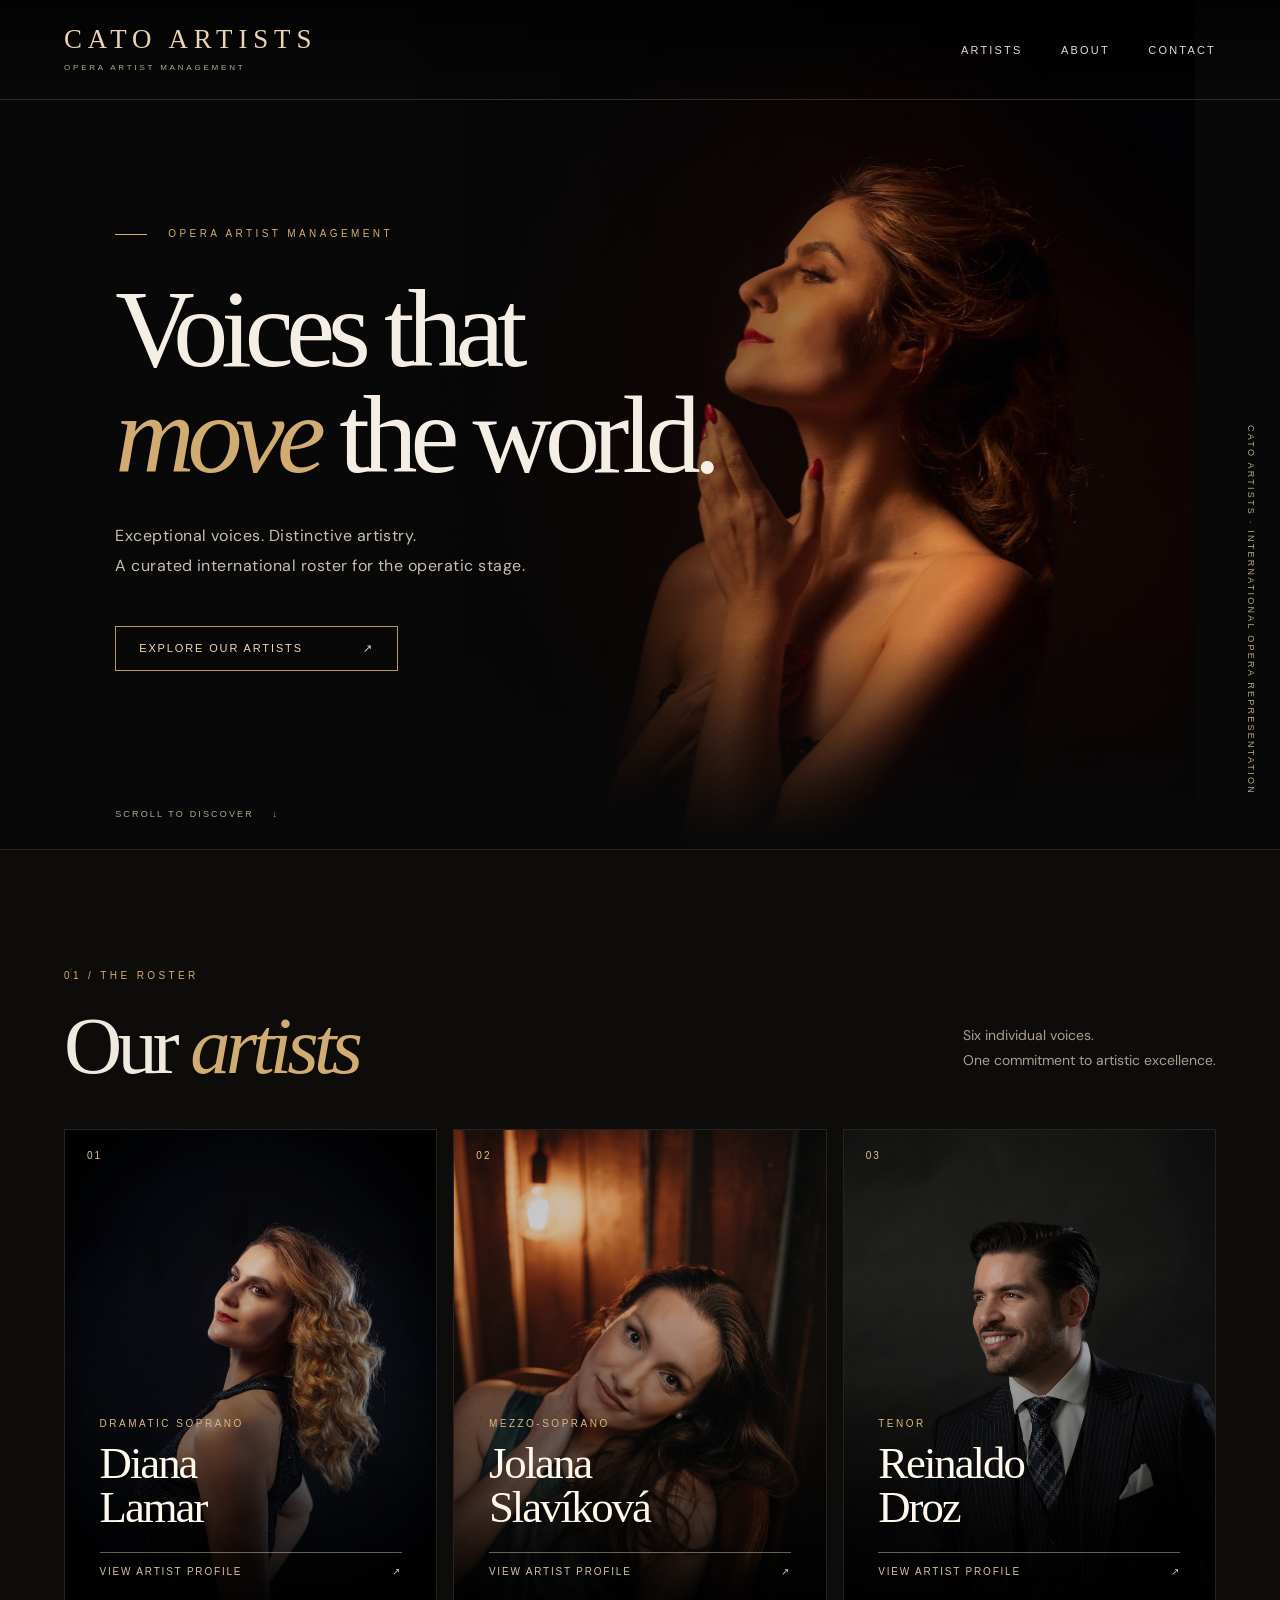
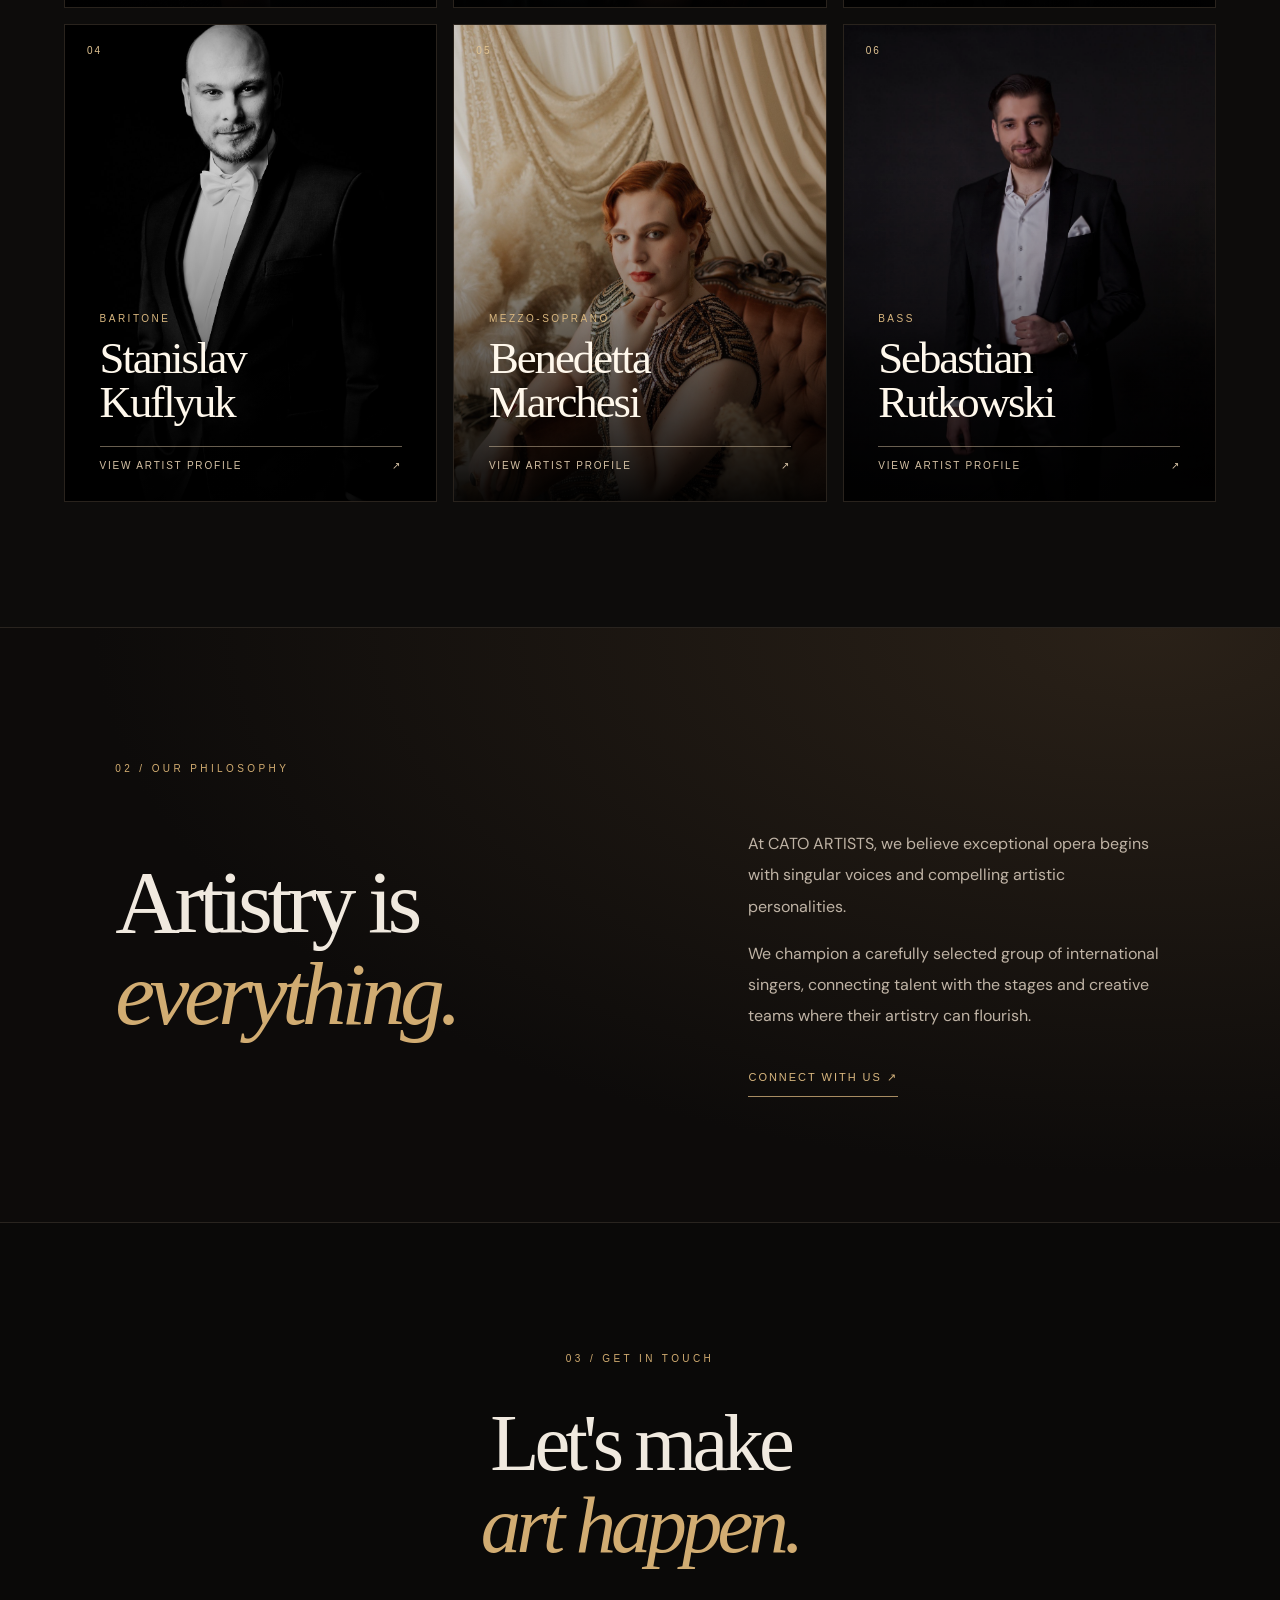
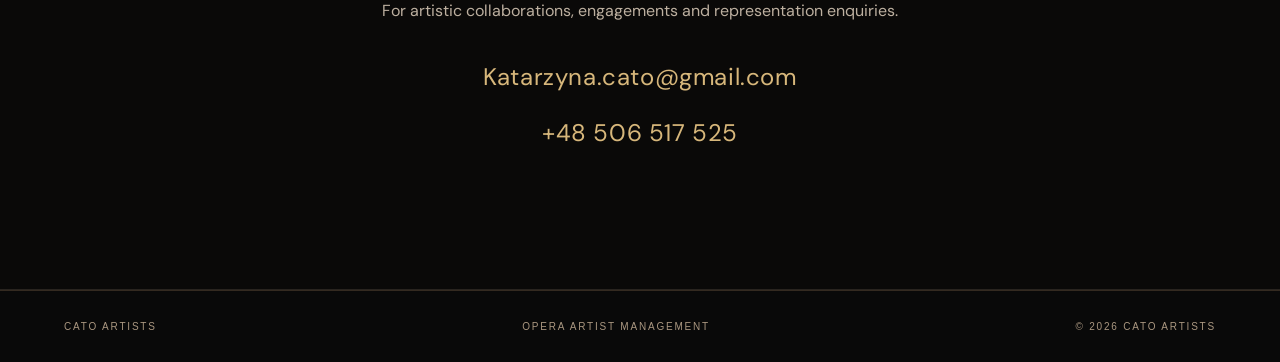
==== index.html @ 31edb09f "Add files via upload" ====
<!doctype html><html lang="en"><head><meta charset="utf-8"><meta name="viewport" content="width=device-width, initial-scale=1"><meta name="description" content="CATO ARTISTS — independent opera artist management representing a curated roster of international singers."><title>CATO ARTISTS — Opera Artist Management</title><link rel="stylesheet" href="style.css"></head><body class="home-page"><header class="home-header"><a class="home-brand" href="index.html">CATO <span>ARTISTS</span><small>OPERA ARTIST MANAGEMENT</small></a><nav class="home-nav" aria-label="Main navigation"><a href="#artists">Artists</a><a href="#about">About</a><a href="#contact">Contact</a></nav></header><main><section class="home-hero" aria-label="CATO ARTISTS introduction"><div class="home-hero-image" role="img" aria-label="Dramatic portrait of soprano Diana Lamar"></div><div class="home-hero-content"><div class="home-kicker"><span class="home-kicker-line"></span> OPERA ARTIST MANAGEMENT</div><h1>Voices that<br><em>move</em> the world.</h1><p>Exceptional voices. Distinctive artistry.<br>A curated international roster for the operatic stage.</p><a class="home-cta" href="#artists">Explore our artists <span aria-hidden="true">↗</span></a></div><span class="home-hero-side">CATO ARTISTS · INTERNATIONAL OPERA REPRESENTATION</span><a class="home-scroll" href="#artists">SCROLL TO DISCOVER <span aria-hidden="true">↓</span></a></section><section class="home-roster" id="artists"><div class="home-section-heading"><div><span class="home-overline">01 / THE ROSTER</span><h2>Our <em>artists</em></h2></div><p>Six individual voices.<br>One commitment to artistic excellence.</p></div><div class="roster-grid"><a class="roster-card" href="diana-lamar.html" aria-label="View Diana Lamar's profile"><img src="images/diana-lamar/portrait-5.jpg" alt="Portrait of Diana Lamar" loading="lazy"><span class="roster-shade"></span><span class="roster-index">01</span><span class="roster-info"><span class="roster-voice">Dramatic Soprano</span><strong>Diana<br>Lamar</strong><span class="roster-link">View artist profile <span aria-hidden="true">↗</span></span></span></a>
<a class="roster-card" href="jolana-slavikova.html" aria-label="View Jolana Slavíková's profile"><img src="images/jolana-slavikova/portrait-3.jpg" alt="Portrait of Jolana Slavíková" loading="lazy"><span class="roster-shade"></span><span class="roster-index">02</span><span class="roster-info"><span class="roster-voice">Mezzo-Soprano</span><strong>Jolana<br>Slavíková</strong><span class="roster-link">View artist profile <span aria-hidden="true">↗</span></span></span></a>
<a class="roster-card" href="reinaldo-droz.html" aria-label="View Reinaldo Droz's profile"><img src="images/reinaldo-droz/portrait-3.jpg" alt="Portrait of Reinaldo Droz" loading="lazy"><span class="roster-shade"></span><span class="roster-index">03</span><span class="roster-info"><span class="roster-voice">Tenor</span><strong>Reinaldo<br>Droz</strong><span class="roster-link">View artist profile <span aria-hidden="true">↗</span></span></span></a>
<a class="roster-card" href="stanislav-kuflyuk.html" aria-label="View Stanislav Kuflyuk's profile"><img src="images/stanislav-kuflyuk/portrait-1.jpg" alt="Portrait of Stanislav Kuflyuk" loading="lazy"><span class="roster-shade"></span><span class="roster-index">04</span><span class="roster-info"><span class="roster-voice">Baritone</span><strong>Stanislav<br>Kuflyuk</strong><span class="roster-link">View artist profile <span aria-hidden="true">↗</span></span></span></a>
<a class="roster-card" href="benedetta-marchesi.html" aria-label="View Benedetta Marchesi's profile"><img src="images/benedetta-marchesi/portrait-2.jpg" alt="Portrait of Benedetta Marchesi" loading="lazy"><span class="roster-shade"></span><span class="roster-index">05</span><span class="roster-info"><span class="roster-voice">Mezzo-Soprano</span><strong>Benedetta<br>Marchesi</strong><span class="roster-link">View artist profile <span aria-hidden="true">↗</span></span></span></a>
<a class="roster-card" href="sebastian-rutkowski.html" aria-label="View Sebastian Rutkowski's profile"><img src="images/sebastian-rutkowski/portrait-2.jpg" alt="Portrait of Sebastian Rutkowski" loading="lazy"><span class="roster-shade"></span><span class="roster-index">06</span><span class="roster-info"><span class="roster-voice">Bass</span><strong>Sebastian<br>Rutkowski</strong><span class="roster-link">View artist profile <span aria-hidden="true">↗</span></span></span></a></div></section><section class="home-manifesto" id="about"><span class="home-overline">02 / OUR PHILOSOPHY</span><div class="manifesto-layout"><h2>Artistry is<br><em>everything.</em></h2><div><p>At CATO ARTISTS, we believe exceptional opera begins with singular voices and compelling artistic personalities.</p><p>We champion a carefully selected group of international singers, connecting talent with the stages and creative teams where their artistry can flourish.</p><a class="home-text-link" href="#contact">Connect with us <span aria-hidden="true">↗</span></a></div></div></section><section class="home-contact" id="contact"><span class="home-overline">03 / GET IN TOUCH</span><h2>Let's make<br><em>art happen.</em></h2><p>For artistic collaborations, engagements and representation enquiries.</p><div class="agency-contact-details"><a href="mailto:Katarzyna.cato@gmail.com">Katarzyna.cato@gmail.com</a><a href="tel:+48506517525">+48 506 517 525</a></div></section></main><footer class="home-footer"><span>CATO ARTISTS</span><span>OPERA ARTIST MANAGEMENT</span><span>© 2026 CATO ARTISTS</span></footer></body></html>
---- style.css ----
@import url('https://fonts.googleapis.com/css2?family=Cormorant+Garamond:wght@400;500;600&family=DM+Sans:wght@400;500;600&display=swap');
:root{--bg:#0a0909;--ink:#f0ebe2;--gold:#c8a46b;--muted:#b6aca0;--line:#443a2d}*{box-sizing:border-box}html{scroll-behavior:smooth}body{margin:0;background:var(--bg);color:var(--ink);font:16px/1.8 'DM Sans',Arial,sans-serif}a{color:var(--gold);text-underline-offset:4px}a:hover{color:#f3d6a2}header{display:flex;align-items:center;justify-content:space-between;gap:20px;padding:23px clamp(24px,6vw,96px);border-bottom:1px solid var(--line);background:#0b0a09}header a{font:500 25px 'Cormorant Garamond',Georgia,serif;letter-spacing:.2em;text-decoration:none;color:#e8c992}header .brand-sub{font:10px 'DM Sans',Arial,sans-serif;letter-spacing:.22em;color:var(--muted)}.top-links{display:flex;gap:28px;font:11px 'DM Sans',Arial,sans-serif;letter-spacing:.14em;text-transform:uppercase}.top-links a{color:#ded4c5;text-decoration:none}.hero{min-height:410px;display:flex;align-items:center;padding:50px clamp(24px,9vw,140px);background:radial-gradient(ellipse at 82% 38%,#3b2d20 0%,#17120f 33%,#090909 72%);position:relative;overflow:hidden}.hero:after{content:'';position:absolute;right:8%;top:13%;height:74%;width:25%;border:1px solid #6e5434;opacity:.4;pointer-events:none}.hero h1{font:400 clamp(54px,8vw,112px)/.94 'Cormorant Garamond',Georgia,serif;letter-spacing:.035em;color:#e8c992;margin:0 0 20px}.voice{font:12px 'DM Sans',Arial,sans-serif;letter-spacing:.27em;text-transform:uppercase;color:#d9c8b0}.hero-note{font:11px 'DM Sans',Arial,sans-serif;letter-spacing:.12em;color:#a58b69;margin-top:28px;text-transform:uppercase}nav{padding:17px clamp(24px,6vw,96px);border-bottom:1px solid var(--line);display:flex;flex-wrap:wrap;gap:24px;background:#100e0c}nav a{font:11px 'DM Sans',Arial,sans-serif;letter-spacing:.1em;text-transform:uppercase;text-decoration:none;color:#c9bca7}.wrap{max-width:1140px;margin:auto;padding:75px 28px}section{border-bottom:1px solid #29241f}h2{font:400 clamp(33px,4vw,49px) 'Cormorant Garamond',Georgia,serif;color:#e0be84;text-transform:uppercase;letter-spacing:.07em;margin:0 0 24px}h3{font-family:'Cormorant Garamond',Georgia,serif;font-size:27px;font-weight:500}p{max-width:870px}.muted{color:var(--muted)}.tiles{display:grid;grid-template-columns:repeat(auto-fit,minmax(min(100%,270px),1fr));gap:20px}.tile{border:1px solid #544630;min-height:160px;display:flex;align-items:center;justify-content:center;text-align:center;color:#b8ad9b;padding:18px;background:#13100e}.calendar{border-collapse:collapse;width:100%}.calendar td,.calendar th{padding:16px 12px;border-bottom:1px solid #43372a;text-align:left;vertical-align:top}.calendar th{font:11px 'DM Sans',Arial,sans-serif;letter-spacing:.14em;text-transform:uppercase;color:#d5b274}details summary{color:#d5b274;cursor:pointer;text-transform:uppercase;font:12px 'DM Sans',Arial,sans-serif;letter-spacing:.12em;padding:15px 0}blockquote{max-width:950px}footer{padding:35px clamp(24px,6vw,96px);font:11px 'DM Sans',Arial,sans-serif;letter-spacing:.08em;color:#a99d8a}.video-card{border:1px solid #55472f;padding:12px;background:#111}.video-card iframe{width:100%;aspect-ratio:16/9;border:0}.video-card p{margin:8px 0 0}.video-card a{font:12px Arial}.site-intro{min-height:440px;display:flex;align-items:center;padding:80px clamp(24px,9vw,140px);background:radial-gradient(ellipse at 85% 35%,#403020,#15110e 42%,#090909 78%)}.eyebrow{color:#c8a46b;letter-spacing:.26em;text-transform:uppercase;font-size:11px}.site-intro h1{font:400 clamp(65px,11vw,155px)/.92 'Cormorant Garamond',Georgia,serif;letter-spacing:.045em;margin:22px 0;color:#e8c992}.site-intro p{max-width:540px;color:#d4c8b9;font-size:16px}.artist-grid{display:grid;grid-template-columns:repeat(3,minmax(0,1fr));gap:18px}.artist-card{display:flex;flex-direction:column;justify-content:end;min-height:340px;padding:28px;background:linear-gradient(150deg,#292016,#100e0c 55%,#17110c);border:1px solid #51402d;text-decoration:none;position:relative;overflow:hidden;transition:transform .2s,border-color .2s}.artist-card:hover{transform:translateY(-4px);border-color:#d6b27b}.artist-card:before{content:'';position:absolute;width:68%;height:80%;top:8%;right:-10%;border:1px solid #80633e;opacity:.32}.artist-card .number{position:absolute;top:23px;left:27px;color:#907650;font-size:12px;letter-spacing:.15em}.artist-card strong{font:400 39px/1 'Cormorant Garamond',Georgia,serif;color:#f0d4a3;position:relative}.artist-card small{font:11px 'DM Sans',Arial,sans-serif;letter-spacing:.16em;text-transform:uppercase;color:#d1c4b3;margin-top:15px;position:relative}.section-note{color:#aaa092;max-width:700px}.contact-section{background:#100d0a;text-align:center}.contact-section .wrap{display:flex;flex-direction:column;align-items:center}@media(max-width:850px){.artist-grid{grid-template-columns:repeat(2,minmax(0,1fr))}.top-links{gap:12px}}@media(max-width:600px){header{align-items:flex-start;flex-direction:column}.artist-grid{grid-template-columns:1fr}.artist-card{min-height:230px}.hero{min-height:320px}.hero:after{display:none}.wrap{padding:55px 20px}.calendar td,.calendar th{padding:11px 7px;font-size:13px}.site-intro{min-height:390px}}

/* Reinaldo Droz — approved portrait photography */
.reinaldo-hero{min-height:650px;background:linear-gradient(90deg,#090909 0%,#090909 28%,rgba(9,9,9,.91) 43%,rgba(9,9,9,.15) 76%),url('images/reinaldo-droz/portrait-3.jpg') center 27%/cover no-repeat}
.reinaldo-hero:after{display:none}.reinaldo-hero>div{position:relative;z-index:1;max-width:650px}.reinaldo-hero h1{text-shadow:0 3px 25px #080808}
.reinaldo-card{background:linear-gradient(0deg,rgba(5,5,5,.94),rgba(5,5,5,.06) 78%),url('images/reinaldo-droz/portrait-5.jpg') center 25%/cover no-repeat}.reinaldo-card:before{display:none}.reinaldo-card strong,.reinaldo-card small{z-index:1;text-shadow:0 2px 15px #000}
.portrait-photo{margin:0;background:#141414;border:1px solid #51402d;overflow:hidden;aspect-ratio:3/4}.portrait-photo img{width:100%;height:100%;object-fit:cover;display:block;transition:transform .3s}.portrait-photo:hover img{transform:scale(1.035)}
@media(max-width:650px){.reinaldo-hero{min-height:540px;align-items:end;padding-bottom:65px;background:linear-gradient(0deg,#090909 1%,rgba(9,9,9,.82) 23%,rgba(9,9,9,.03) 78%),url('images/reinaldo-droz/portrait-3.jpg') 56% top/cover no-repeat}.reinaldo-hero h1{font-size:clamp(52px,13vw,80px)}}

/* Diana Lamar portraits */
.diana-hero{min-height:570px;background:linear-gradient(90deg,#090909 0%,#090909 25%,rgba(9,9,9,.86) 46%,rgba(9,9,9,.05) 82%),url('images/diana-lamar/portrait-1.jpg') right 32%/auto 115% no-repeat,#090909}
.diana-hero:after{display:none}.diana-hero>div{position:relative;z-index:1}
.diana-card{background:linear-gradient(0deg,rgba(5,5,5,.95),rgba(5,5,5,.08) 75%),url('images/diana-lamar/portrait-5.jpg') center 34%/cover no-repeat!important;min-height:350px;justify-content:flex-end}
.portrait-tile{display:block;overflow:hidden;border:1px solid #55472f;background:#14110f;aspect-ratio:3/4}.portrait-tile img{width:100%;height:100%;object-fit:cover;display:block;transition:transform .35s}.portrait-tile:hover img{transform:scale(1.035)}
@media(max-width:700px){.diana-hero{min-height:550px;align-items:flex-end;background:linear-gradient(0deg,#090909 0%,rgba(9,9,9,.8) 24%,rgba(9,9,9,.12) 80%),url('images/diana-lamar/portrait-1.jpg') 65% top/auto 100% no-repeat,#090909}.diana-hero h1{font-size:clamp(48px,11vw,75px)}}

/* Jolana Slavikova — artist portraits */
.jolana-hero{min-height:590px;background:linear-gradient(90deg,#090909 0%,#090909 24%,rgba(9,9,9,.87) 44%,rgba(9,9,9,.06) 82%),url('images/jolana-slavikova/portrait-3.jpg') right 36%/auto 112% no-repeat,#090909}
.jolana-hero:after{display:none}.jolana-hero>div{position:relative;z-index:1;max-width:720px}.jolana-hero h1{text-shadow:0 2px 18px #090909}
.jolana-card{background:linear-gradient(0deg,rgba(5,5,5,.96),rgba(5,5,5,.04) 75%),url('images/jolana-slavikova/portrait-7.jpg') center 25%/cover no-repeat!important;min-height:350px}.jolana-card:before{display:none}
@media(max-width:700px){.jolana-hero{min-height:540px;align-items:flex-end;background:linear-gradient(0deg,#090909 0%,rgba(9,9,9,.82) 26%,rgba(9,9,9,.04) 82%),url('images/jolana-slavikova/portrait-3.jpg') 59% top/auto 100% no-repeat,#090909}.jolana-hero h1{font-size:clamp(44px,10vw,72px)}}

/* Benedetta Marchesi portraits */
.benedetta-hero{min-height:560px;background:linear-gradient(90deg,#090909 0%,#0a0909 30%,rgba(10,9,9,.85) 48%,rgba(10,9,9,.1) 100%),url('images/benedetta-marchesi/portrait-2.jpg') 80% 32%/auto 125% no-repeat,#090909}
.benedetta-hero:after{display:none}.benedetta-hero>div{position:relative;z-index:1;max-width:670px}.benedetta-hero h1{text-shadow:0 2px 25px #000}
.benedetta-card{background:linear-gradient(0deg,rgba(0,0,0,.9),rgba(0,0,0,.1) 70%),url('images/benedetta-marchesi/portrait-4.jpg') center 30%/cover no-repeat}.benedetta-card:before{display:none}
#portraits .portrait-link{display:block;overflow:hidden;border:1px solid #544630;background:#15110e;aspect-ratio:3/4}#portraits .portrait-link img{width:100%;height:100%;object-fit:cover;display:block;transition:transform .35s}#portraits .portrait-link:hover img{transform:scale(1.045)}
@media(max-width:700px){.benedetta-hero{min-height:470px;background:linear-gradient(0deg,#090909 0%,rgba(9,9,9,.65) 40%,rgba(9,9,9,.12) 100%),url('images/benedetta-marchesi/portrait-2.jpg') 70% 30%/cover no-repeat}}

/* Stanislav Kuflyuk — photography by Karpati & Zarewicz */
.stanislav-hero{min-height:570px;background:linear-gradient(90deg,#090909 0%,#090909 22%,rgba(9,9,9,.85) 42%,rgba(9,9,9,.03) 90%),url('images/stanislav-kuflyuk/portrait-1.jpg') 82% 30%/auto 125% no-repeat,#090909}
.stanislav-card{background:linear-gradient(0deg,rgba(0,0,0,.9),rgba(0,0,0,.05) 75%),url('images/stanislav-kuflyuk/portrait-2.jpg') center 27%/cover no-repeat!important}.stanislav-card:before{display:none}
@media(max-width:700px){.stanislav-hero{min-height:500px;background:linear-gradient(0deg,#090909 0%,rgba(9,9,9,.76) 38%,rgba(9,9,9,.12) 100%),url('images/stanislav-kuflyuk/portrait-1.jpg') 62% top/auto 100% no-repeat,#090909}}

/* Sebastian Rutkowski portraits */
.sebastian-hero{min-height:570px;background:linear-gradient(90deg,#090909 0%,#090909 23%,rgba(9,9,9,.83) 46%,rgba(9,9,9,.03) 100%),url('images/sebastian-rutkowski/portrait-2.jpg') 85% 28%/auto 115% no-repeat,#090909}
.sebastian-hero:after{display:none}.sebastian-hero>div{position:relative;z-index:1}.sebastian-hero h1{text-shadow:0 2px 25px #000}
.sebastian-card{background:linear-gradient(0deg,rgba(0,0,0,.92),rgba(0,0,0,.04) 76%),url('images/sebastian-rutkowski/portrait-1.jpg') center 28%/cover no-repeat!important}.sebastian-card:before{display:none}
@media(max-width:700px){.sebastian-hero{min-height:500px;align-items:flex-end;background:linear-gradient(0deg,#090909 0%,rgba(9,9,9,.78) 32%,rgba(9,9,9,.06) 90%),url('images/sebastian-rutkowski/portrait-2.jpg') 65% top/auto 100% no-repeat,#090909}.sebastian-hero h1{font-size:clamp(43px,10vw,72px)}}

/* Editorial home page, October 2026 */
.home-page{background:#090909;color:#eae5dc}.home-page .home-header{position:absolute;z-index:10;top:0;left:0;right:0;display:flex;align-items:center;justify-content:space-between;padding:26px clamp(24px,5vw,88px);border-bottom:1px solid rgba(216,187,137,.23);background:linear-gradient(180deg,rgba(0,0,0,.65),rgba(0,0,0,.08))}.home-brand{font:400 clamp(21px,2.1vw,30px)/1 Georgia,serif!important;letter-spacing:.22em!important;color:#ead5b1!important;white-space:nowrap}.home-brand span{font-weight:400}.home-brand small{display:block;font:8px/1.4 Arial,sans-serif;letter-spacing:.35em;color:#b9a990;margin-top:9px}.home-page .home-nav{padding:0;border:0;background:none;display:flex;gap:clamp(16px,3vw,45px)}.home-nav a{color:#e5dacf;font:11px Arial,sans-serif;letter-spacing:.2em;text-decoration:none;text-transform:uppercase}.home-hero{min-height:min(850px,100svh);height:780px;position:relative;display:flex;align-items:center;overflow:hidden;background:#080808}.home-hero-image{position:absolute;inset:0;background:linear-gradient(90deg,#080808 0%,rgba(8,8,8,.98) 22%,rgba(8,8,8,.63) 48%,rgba(8,8,8,.08) 78%),linear-gradient(0deg,#080808 0%,transparent 25%),url('images/diana-lamar/portrait-1.jpg') 83% 29%/auto 115% no-repeat}.home-hero-content{position:relative;z-index:1;margin-left:clamp(26px,9vw,160px);padding:120px 20px 70px 0;max-width:830px}.home-kicker,.home-overline{font:10px Arial,sans-serif;letter-spacing:.34em;color:#d3ad71}.home-kicker-line{display:inline-block;width:32px;height:1px;background:#d3ad71;vertical-align:middle;margin-right:15px}.home-hero h1{font:400 clamp(62px,8.6vw,135px)/.96 Georgia,serif;letter-spacing:-.065em;color:#f4eee5;margin:38px 0 32px}.home-hero h1 em,.home-roster h2 em,.home-manifesto h2 em,.home-contact h2 em{font-weight:400;color:#d1ac72}.home-hero-content p{font-size:clamp(14px,1.25vw,17px);line-height:1.9;color:#c8bdb1;letter-spacing:.03em}.home-cta{display:inline-flex;gap:60px;align-items:center;margin-top:28px;border:1px solid #b79866;padding:15px 23px;color:#f0d8b4;text-decoration:none;font:11px Arial,sans-serif;letter-spacing:.17em;text-transform:uppercase;transition:background .2s}.home-cta:hover{background:rgba(185,149,94,.18)}.home-hero-side{position:absolute;right:24px;top:50%;writing-mode:vertical-rl;letter-spacing:.25em;font:9px Arial,sans-serif;color:#b6a58d}.home-scroll{position:absolute;bottom:30px;left:clamp(26px,9vw,160px);font:9px Arial,sans-serif;letter-spacing:.24em;text-decoration:none;color:#b6a58d}.home-scroll span{margin-left:14px}.home-roster{padding:110px clamp(20px,5vw,90px) 125px;background:#0d0c0b}.home-section-heading{max-width:1500px;margin:0 auto 42px;display:flex;align-items:end;justify-content:space-between;gap:30px}.home-roster h2,.home-manifesto h2,.home-contact h2{font:400 clamp(53px,6.3vw,100px)/1.02 Georgia,serif;letter-spacing:-.06em;text-transform:none;color:#f0e9df;margin:16px 0 0}.home-section-heading p{font-size:14px;line-height:1.8;color:#aa9e90}.roster-grid{max-width:1500px;margin:auto;display:grid;grid-template-columns:repeat(3,minmax(0,1fr));gap:16px}.roster-card{position:relative;display:block;aspect-ratio: .78;min-height:390px;overflow:hidden;background:#191714;border:1px solid #29231d;text-decoration:none}.roster-card img{width:100%;height:100%;object-fit:cover;object-position:center 27%;display:block;filter:saturate(.82) brightness(.83);transition:transform .55s,filter .55s}.roster-card:hover img{transform:scale(1.055);filter:saturate(.95) brightness(.95)}.roster-shade{position:absolute;inset:0;background:linear-gradient(0deg,rgba(0,0,0,.94),rgba(0,0,0,.27) 43%,transparent 70%)}.roster-index{position:absolute;top:20px;left:22px;font:10px Arial,sans-serif;letter-spacing:.2em;color:#e1c493}.roster-info{position:absolute;bottom:0;left:0;right:0;padding:30px clamp(18px,2.7vw,42px)}.roster-voice{display:block;font:10px Arial,sans-serif;letter-spacing:.25em;text-transform:uppercase;color:#d9b77f;margin-bottom:12px}.roster-info strong{display:block;font:400 clamp(36px,3.5vw,61px)/.99 Georgia,serif;letter-spacing:-.045em;color:#fff8ec}.roster-link{display:flex;justify-content:space-between;align-items:center;margin-top:22px;padding-top:13px;border-top:1px solid rgba(230,209,175,.45);font:10px Arial,sans-serif;text-transform:uppercase;letter-spacing:.18em;color:#d6c2a5}.home-manifesto{padding:125px clamp(26px,9vw,160px);background:radial-gradient(ellipse at 90% 0%,#2a2118,#0d0b0a 65%)}.manifesto-layout{display:grid;grid-template-columns:1.15fr .85fr;gap:70px;align-items:center}.home-manifesto h2{font-size:clamp(60px,7vw,112px)}.manifesto-layout>div{padding-top:30px}.manifesto-layout p{color:#bfb3a5;font-size:16px;line-height:1.95}.home-text-link{display:inline-block;margin-top:24px;color:#d9b77f;text-transform:uppercase;letter-spacing:.18em;font:11px Arial,sans-serif;text-decoration:none;border-bottom:1px solid #a88c62;padding-bottom:12px}.home-contact{text-align:center;padding:120px 20px 135px;background:#0a0908}.home-contact h2{margin:30px 0}.home-contact p{margin:0 auto 26px;color:#bdb0a0}.contact-placeholder{font:10px Arial,sans-serif;text-transform:uppercase;letter-spacing:.2em;color:#a58b67}.home-footer{display:flex;justify-content:space-between;gap:20px;flex-wrap:wrap;border-top:1px solid #342a20;color:#aa9780;font:10px Arial,sans-serif;letter-spacing:.18em;padding:30px clamp(24px,5vw,88px)}
@media(max-width:900px){.roster-grid{grid-template-columns:repeat(2,minmax(0,1fr))}.manifesto-layout{grid-template-columns:1fr;gap:20px}.home-hero-image{background:linear-gradient(90deg,#080808 0%,rgba(8,8,8,.82) 45%,rgba(8,8,8,.2) 100%),linear-gradient(0deg,#080808,transparent 35%),url('images/diana-lamar/portrait-1.jpg') 80% center/auto 100% no-repeat}.home-hero{height:710px}}
@media(max-width:600px){.home-page .home-header{padding:18px 20px;align-items:start}.home-brand{font-size:19px!important}.home-brand small{font-size:7px}.home-page .home-nav{gap:12px}.home-nav a{font-size:9px}.home-hero{min-height:690px;height:90svh;align-items:end}.home-hero-image{background:linear-gradient(0deg,#080808 0%,rgba(8,8,8,.93) 25%,rgba(8,8,8,.13) 75%),url('images/diana-lamar/portrait-1.jpg') 65% top/auto 80% no-repeat}.home-hero-content{margin-left:25px;padding:0 16px 110px 0}.home-hero h1{font-size:clamp(55px,13vw,85px);margin:22px 0}.home-hero-side{display:none}.home-scroll{left:25px}.home-roster{padding:70px 17px 85px}.home-section-heading{display:block}.home-section-heading p{margin-top:15px}.roster-grid{grid-template-columns:1fr;gap:18px}.roster-card{min-height:410px;aspect-ratio:.85}.roster-info strong{font-size:49px}.home-manifesto{padding:85px 25px}.home-manifesto h2{font-size:clamp(53px,12vw,75px)}.home-contact{padding:90px 20px}.home-footer{font-size:9px}}

.agency-contact-details{display:flex;flex-direction:column;align-items:center;gap:12px;margin-top:30px}.agency-contact-details a{color:#d7b77b;text-decoration:none;font-size:clamp(17px,2vw,24px);letter-spacing:.025em}.agency-contact-details a:hover{text-decoration:underline}
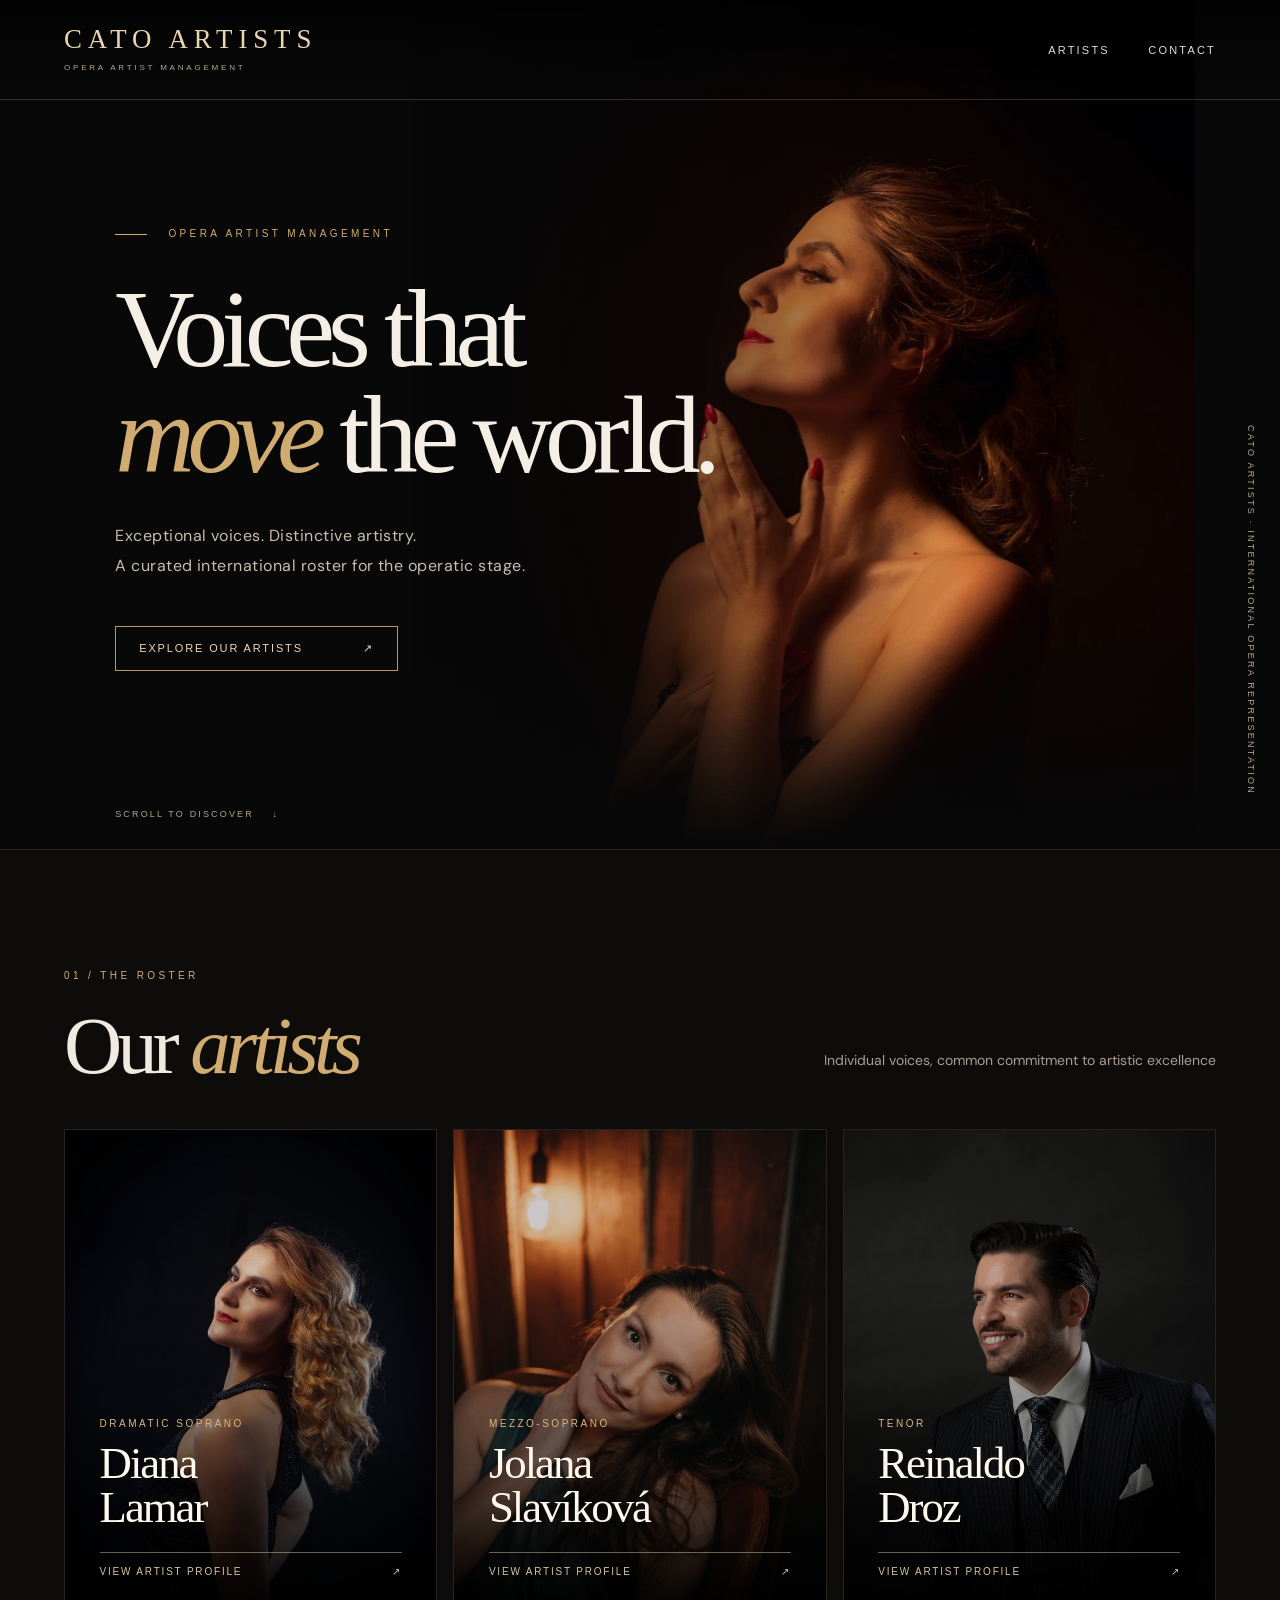
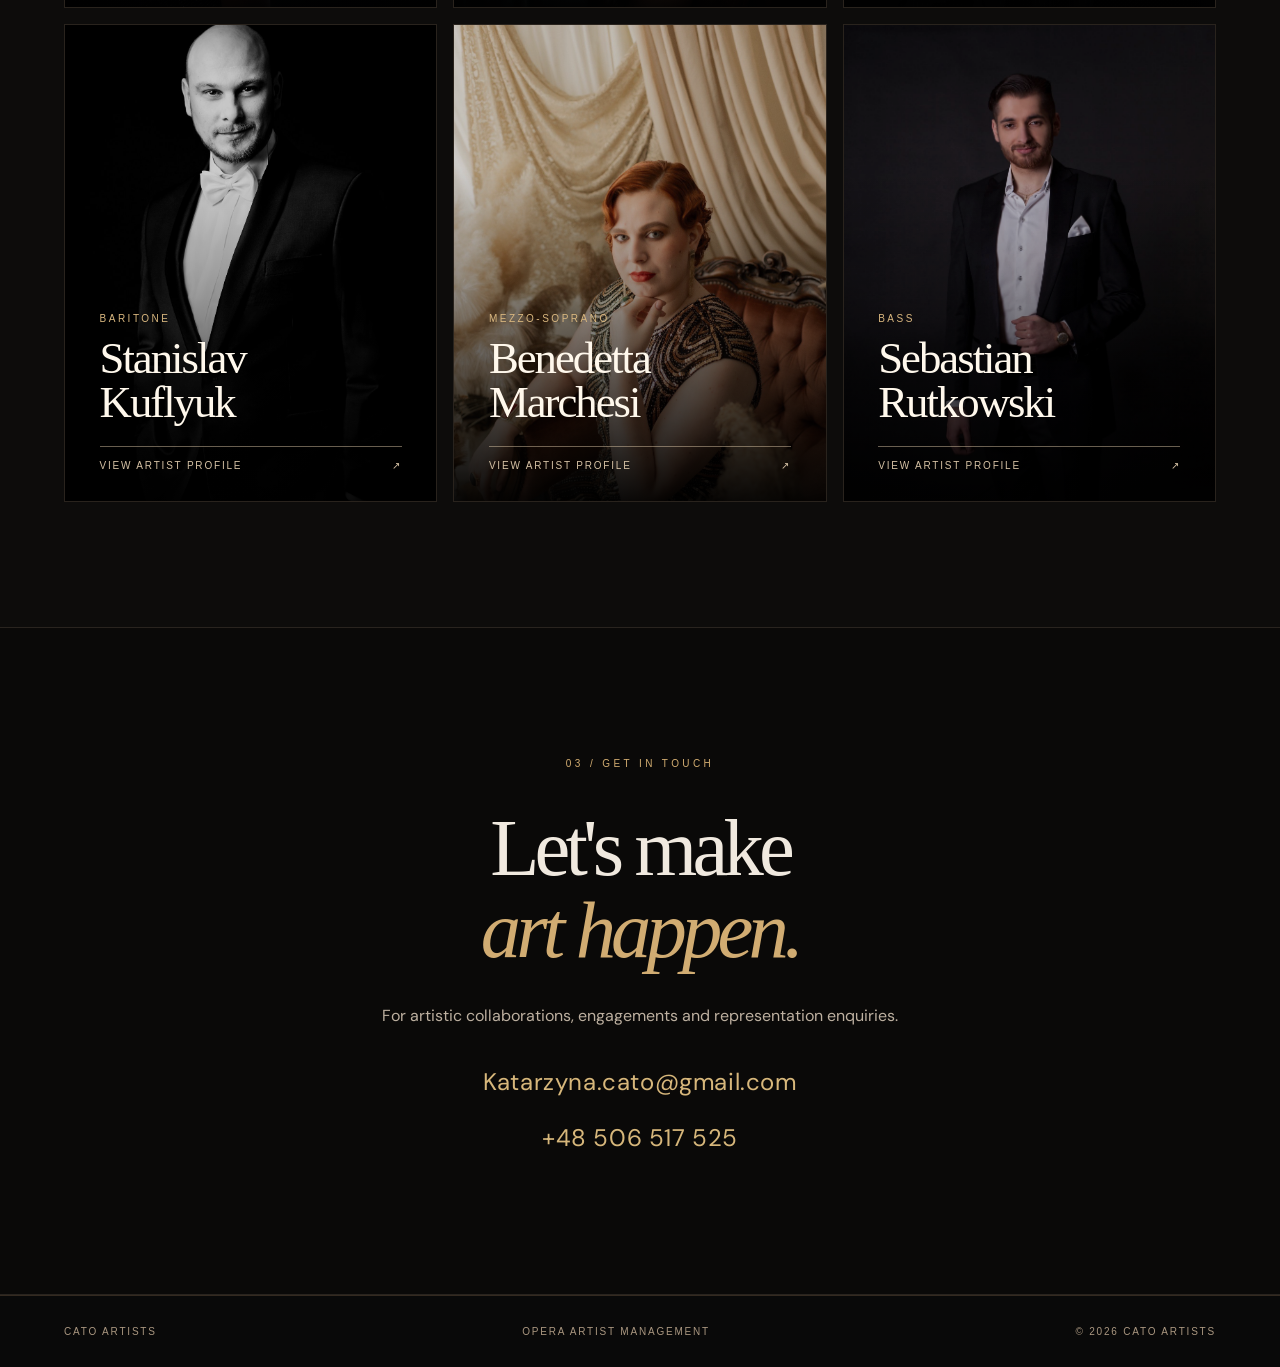
==== commit 408a0826: "Add files via upload" ====
--- a/index.html
+++ b/index.html
@@ -1,6 +1,8 @@
-<!doctype html><html lang="en"><head><meta charset="utf-8"><meta name="viewport" content="width=device-width, initial-scale=1"><meta name="description" content="CATO ARTISTS — independent opera artist management representing a curated roster of international singers."><title>CATO ARTISTS — Opera Artist Management</title><link rel="stylesheet" href="style.css"></head><body class="home-page"><header class="home-header"><a class="home-brand" href="index.html">CATO <span>ARTISTS</span><small>OPERA ARTIST MANAGEMENT</small></a><nav class="home-nav" aria-label="Main navigation"><a href="#artists">Artists</a><a href="#about">About</a><a href="#contact">Contact</a></nav></header><main><section class="home-hero" aria-label="CATO ARTISTS introduction"><div class="home-hero-image" role="img" aria-label="Dramatic portrait of soprano Diana Lamar"></div><div class="home-hero-content"><div class="home-kicker"><span class="home-kicker-line"></span> OPERA ARTIST MANAGEMENT</div><h1>Voices that<br><em>move</em> the world.</h1><p>Exceptional voices. Distinctive artistry.<br>A curated international roster for the operatic stage.</p><a class="home-cta" href="#artists">Explore our artists <span aria-hidden="true">↗</span></a></div><span class="home-hero-side">CATO ARTISTS · INTERNATIONAL OPERA REPRESENTATION</span><a class="home-scroll" href="#artists">SCROLL TO DISCOVER <span aria-hidden="true">↓</span></a></section><section class="home-roster" id="artists"><div class="home-section-heading"><div><span class="home-overline">01 / THE ROSTER</span><h2>Our <em>artists</em></h2></div><p>Six individual voices.<br>One commitment to artistic excellence.</p></div><div class="roster-grid"><a class="roster-card" href="diana-lamar.html" aria-label="View Diana Lamar's profile"><img src="images/diana-lamar/portrait-5.jpg" alt="Portrait of Diana Lamar" loading="lazy"><span class="roster-shade"></span><span class="roster-index">01</span><span class="roster-info"><span class="roster-voice">Dramatic Soprano</span><strong>Diana<br>Lamar</strong><span class="roster-link">View artist profile <span aria-hidden="true">↗</span></span></span></a>
-<a class="roster-card" href="jolana-slavikova.html" aria-label="View Jolana Slavíková's profile"><img src="images/jolana-slavikova/portrait-3.jpg" alt="Portrait of Jolana Slavíková" loading="lazy"><span class="roster-shade"></span><span class="roster-index">02</span><span class="roster-info"><span class="roster-voice">Mezzo-Soprano</span><strong>Jolana<br>Slavíková</strong><span class="roster-link">View artist profile <span aria-hidden="true">↗</span></span></span></a>
-<a class="roster-card" href="reinaldo-droz.html" aria-label="View Reinaldo Droz's profile"><img src="images/reinaldo-droz/portrait-3.jpg" alt="Portrait of Reinaldo Droz" loading="lazy"><span class="roster-shade"></span><span class="roster-index">03</span><span class="roster-info"><span class="roster-voice">Tenor</span><strong>Reinaldo<br>Droz</strong><span class="roster-link">View artist profile <span aria-hidden="true">↗</span></span></span></a>
-<a class="roster-card" href="stanislav-kuflyuk.html" aria-label="View Stanislav Kuflyuk's profile"><img src="images/stanislav-kuflyuk/portrait-1.jpg" alt="Portrait of Stanislav Kuflyuk" loading="lazy"><span class="roster-shade"></span><span class="roster-index">04</span><span class="roster-info"><span class="roster-voice">Baritone</span><strong>Stanislav<br>Kuflyuk</strong><span class="roster-link">View artist profile <span aria-hidden="true">↗</span></span></span></a>
-<a class="roster-card" href="benedetta-marchesi.html" aria-label="View Benedetta Marchesi's profile"><img src="images/benedetta-marchesi/portrait-2.jpg" alt="Portrait of Benedetta Marchesi" loading="lazy"><span class="roster-shade"></span><span class="roster-index">05</span><span class="roster-info"><span class="roster-voice">Mezzo-Soprano</span><strong>Benedetta<br>Marchesi</strong><span class="roster-link">View artist profile <span aria-hidden="true">↗</span></span></span></a>
-<a class="roster-card" href="sebastian-rutkowski.html" aria-label="View Sebastian Rutkowski's profile"><img src="images/sebastian-rutkowski/portrait-2.jpg" alt="Portrait of Sebastian Rutkowski" loading="lazy"><span class="roster-shade"></span><span class="roster-index">06</span><span class="roster-info"><span class="roster-voice">Bass</span><strong>Sebastian<br>Rutkowski</strong><span class="roster-link">View artist profile <span aria-hidden="true">↗</span></span></span></a></div></section><section class="home-manifesto" id="about"><span class="home-overline">02 / OUR PHILOSOPHY</span><div class="manifesto-layout"><h2>Artistry is<br><em>everything.</em></h2><div><p>At CATO ARTISTS, we believe exceptional opera begins with singular voices and compelling artistic personalities.</p><p>We champion a carefully selected group of international singers, connecting talent with the stages and creative teams where their artistry can flourish.</p><a class="home-text-link" href="#contact">Connect with us <span aria-hidden="true">↗</span></a></div></div></section><section class="home-contact" id="contact"><span class="home-overline">03 / GET IN TOUCH</span><h2>Let's make<br><em>art happen.</em></h2><p>For artistic collaborations, engagements and representation enquiries.</p><div class="agency-contact-details"><a href="mailto:Katarzyna.cato@gmail.com">Katarzyna.cato@gmail.com</a><a href="tel:+48506517525">+48 506 517 525</a></div></section></main><footer class="home-footer"><span>CATO ARTISTS</span><span>OPERA ARTIST MANAGEMENT</span><span>© 2026 CATO ARTISTS</span></footer></body></html>+<!DOCTYPE html>
+
+<html lang="en"><head><meta charset="utf-8"/><meta content="width=device-width, initial-scale=1" name="viewport"/><meta content="CATO ARTISTS — independent opera artist management representing a curated roster of international singers." name="description"/><title>CATO ARTISTS — Opera Artist Management</title><link href="style.css" rel="stylesheet"/></head><body class="home-page"><header class="home-header"><a class="home-brand" href="index.html">CATO <span>ARTISTS</span><small>OPERA ARTIST MANAGEMENT</small></a><nav aria-label="Main navigation" class="home-nav"><a href="#artists">Artists</a><a href="#contact">Contact</a></nav></header><main><section aria-label="CATO ARTISTS introduction" class="home-hero"><div aria-label="Dramatic portrait of soprano Diana Lamar" class="home-hero-image" role="img"></div><div class="home-hero-content"><div class="home-kicker"><span class="home-kicker-line"></span> <span data-cms-text="home_kicker">OPERA ARTIST MANAGEMENT</span></div><h1><span data-cms-text="home_hero_start">Voices that</span><br/><em data-cms-text="text_1">move</em> <span data-cms-text="home_hero_end">the world.</span></h1><p><span data-cms-text="home_subtitle_a">Exceptional voices. Distinctive artistry.</span><br/><span data-cms-text="home_subtitle_b">A curated international roster for the operatic stage.</span></p><a class="home-cta" href="#artists">Explore our artists <span aria-hidden="true" data-cms-text="text_2">↗</span></a></div><span class="home-hero-side" data-cms-text="text_3">CATO ARTISTS · INTERNATIONAL OPERA REPRESENTATION</span><a class="home-scroll" href="#artists">SCROLL TO DISCOVER <span aria-hidden="true" data-cms-text="text_4">↓</span></a></section><section class="home-roster" id="artists"><div class="home-section-heading"><div><span class="home-overline" data-cms-text="text_5">01 / THE ROSTER</span><h2>Our <em data-cms-text="text_6">artists</em></h2></div><p data-cms-text="home_roster_subtitle">Individual voices, common commitment to artistic excellence</p></div><div class="roster-grid"><a aria-label="View Diana Lamar's profile" class="roster-card" href="diana-lamar.html"><img alt="Portrait of Diana Lamar" data-cms-image="image_1" loading="lazy" src="images/diana-lamar/portrait-5.jpg"/><span class="roster-shade"></span><span class="roster-info"><span class="roster-voice" data-cms-text="text_8">Dramatic Soprano</span><strong>Diana<br/>Lamar</strong><span class="roster-link">View artist profile <span aria-hidden="true" data-cms-text="text_9">↗</span></span></span></a>
+<a aria-label="View Jolana Slavíková's profile" class="roster-card" href="jolana-slavikova.html"><img alt="Portrait of Jolana Slavíková" data-cms-image="image_2" loading="lazy" src="images/jolana-slavikova/portrait-3.jpg"/><span class="roster-shade"></span><span class="roster-info"><span class="roster-voice" data-cms-text="text_11">Mezzo-Soprano</span><strong>Jolana<br/>Slavíková</strong><span class="roster-link">View artist profile <span aria-hidden="true" data-cms-text="text_12">↗</span></span></span></a>
+<a aria-label="View Reinaldo Droz's profile" class="roster-card" href="reinaldo-droz.html"><img alt="Portrait of Reinaldo Droz" data-cms-image="image_3" loading="lazy" src="images/reinaldo-droz/portrait-3.jpg"/><span class="roster-shade"></span><span class="roster-info"><span class="roster-voice" data-cms-text="text_14">Tenor</span><strong>Reinaldo<br/>Droz</strong><span class="roster-link">View artist profile <span aria-hidden="true" data-cms-text="text_15">↗</span></span></span></a>
+<a aria-label="View Stanislav Kuflyuk's profile" class="roster-card" href="stanislav-kuflyuk.html"><img alt="Portrait of Stanislav Kuflyuk" data-cms-image="image_4" loading="lazy" src="images/stanislav-kuflyuk/portrait-1.jpg"/><span class="roster-shade"></span><span class="roster-info"><span class="roster-voice" data-cms-text="text_17">Baritone</span><strong>Stanislav<br/>Kuflyuk</strong><span class="roster-link">View artist profile <span aria-hidden="true" data-cms-text="text_18">↗</span></span></span></a>
+<a aria-label="View Benedetta Marchesi's profile" class="roster-card" href="benedetta-marchesi.html"><img alt="Portrait of Benedetta Marchesi" data-cms-image="image_5" loading="lazy" src="images/benedetta-marchesi/portrait-2.jpg"/><span class="roster-shade"></span><span class="roster-info"><span class="roster-voice" data-cms-text="text_20">Mezzo-Soprano</span><strong>Benedetta<br/>Marchesi</strong><span class="roster-link">View artist profile <span aria-hidden="true" data-cms-text="text_21">↗</span></span></span></a>
+<a aria-label="View Sebastian Rutkowski's profile" class="roster-card" href="sebastian-rutkowski.html"><img alt="Portrait of Sebastian Rutkowski" data-cms-image="image_6" loading="lazy" src="images/sebastian-rutkowski/portrait-2.jpg"/><span class="roster-shade"></span><span class="roster-info"><span class="roster-voice" data-cms-text="text_23">Bass</span><strong>Sebastian<br/>Rutkowski</strong><span class="roster-link">View artist profile <span aria-hidden="true" data-cms-text="text_24">↗</span></span></span></a></div></section><section class="home-contact" id="contact"><span class="home-overline" data-cms-text="text_30">03 / GET IN TOUCH</span><h2>Let's make<br/><em data-cms-text="text_31">art happen.</em></h2><p data-cms-text="text_32">For artistic collaborations, engagements and representation enquiries.</p><div class="agency-contact-details"><a data-cms-href="link_14" data-cms-text="text_33" href="mailto:Katarzyna.cato@gmail.com">Katarzyna.cato@gmail.com</a><a data-cms-href="link_15" data-cms-text="text_34" href="tel:+48506517525">+48 506 517 525</a></div></section></main><footer class="home-footer"><span>CATO ARTISTS</span><span>OPERA ARTIST MANAGEMENT</span><span>© 2026 CATO ARTISTS</span></footer><script defer="True" src="cms-content.js"></script></body></html>
--- a/style.css
+++ b/style.css
@@ -45,3 +45,15 @@
 @media(max-width:600px){.home-page .home-header{padding:18px 20px;align-items:start}.home-brand{font-size:19px!important}.home-brand small{font-size:7px}.home-page .home-nav{gap:12px}.home-nav a{font-size:9px}.home-hero{min-height:690px;height:90svh;align-items:end}.home-hero-image{background:linear-gradient(0deg,#080808 0%,rgba(8,8,8,.93) 25%,rgba(8,8,8,.13) 75%),url('images/diana-lamar/portrait-1.jpg') 65% top/auto 80% no-repeat}.home-hero-content{margin-left:25px;padding:0 16px 110px 0}.home-hero h1{font-size:clamp(55px,13vw,85px);margin:22px 0}.home-hero-side{display:none}.home-scroll{left:25px}.home-roster{padding:70px 17px 85px}.home-section-heading{display:block}.home-section-heading p{margin-top:15px}.roster-grid{grid-template-columns:1fr;gap:18px}.roster-card{min-height:410px;aspect-ratio:.85}.roster-info strong{font-size:49px}.home-manifesto{padding:85px 25px}.home-manifesto h2{font-size:clamp(53px,12vw,75px)}.home-contact{padding:90px 20px}.home-footer{font-size:9px}}
 
 .agency-contact-details{display:flex;flex-direction:column;align-items:center;gap:12px;margin-top:30px}.agency-contact-details a{color:#d7b77b;text-decoration:none;font-size:clamp(17px,2vw,24px);letter-spacing:.025em}.agency-contact-details a:hover{text-decoration:underline}
+
+/* Compact galleries and horizontally scrolling stage-photo carousel */
+.tiles{grid-template-columns:repeat(auto-fill,minmax(155px,210px));gap:14px}
+.portrait-tile{aspect-ratio:3/4}
+.cato-carousel{display:flex;align-items:center;gap:12px;max-width:920px;margin:24px auto 42px}
+.cato-carousel-track{display:flex;overflow-x:auto;scroll-snap-type:x mandatory;scrollbar-width:thin;gap:16px;flex:1;min-width:0}
+.stage-slide{margin:0;flex:0 0 min(78%,380px);height:450px;scroll-snap-align:center;display:flex;justify-content:center;align-items:center;background:#111}
+.stage-slide img{width:100%;height:100%;object-fit:contain}
+.carousel-arrow{border:1px solid #b79a5b;background:transparent;color:#d5b576;font-size:32px;cursor:pointer;width:42px;height:52px;flex:0 0 42px}
+.stage-intro{color:#c6bba7}.stage-video-grid{display:grid;grid-template-columns:repeat(auto-fit,minmax(260px,1fr));gap:20px;margin-bottom:50px}.stage-video-item iframe{width:100%;aspect-ratio:16/9;border:0}.stage-video-item p{color:#d5b576}
+[hidden]{display:none!important}
+@media(max-width:600px){.tiles{grid-template-columns:repeat(2,minmax(0,1fr))}.stage-slide{height:330px;flex-basis:85%}.carousel-arrow{width:30px;flex-basis:30px}}
